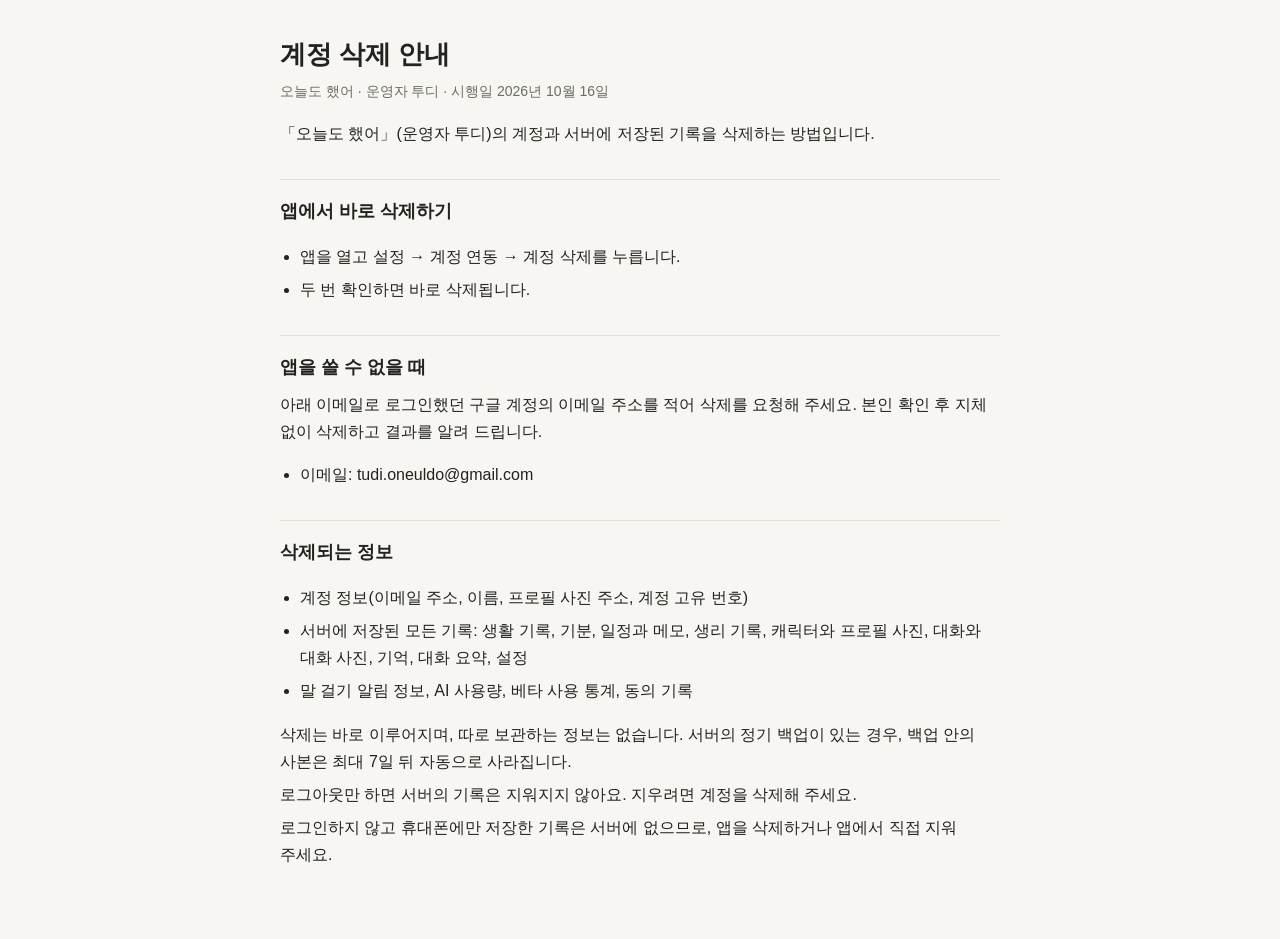
==== account-deletion.html @ af4c7647 "Publish app privacy policy and account deletion pages" ====
<!doctype html>
<html lang="ko">
<head>
<meta charset="utf-8">
<meta name="viewport" content="width=device-width, initial-scale=1">
<title>오늘도 했어 계정 삭제 안내</title>
<style>
:root { --bg: #f7f6f2; --text: #22231f; --muted: #6b6d66; --line: #e2e0d8; }
@media (prefers-color-scheme: dark) { :root { --bg: #181916; --text: #ecebe6; --muted: #a3a59d; --line: #33352f; } }
body { margin: 0; background: var(--bg); color: var(--text); font: 16px/1.7 -apple-system, "Pretendard", "Apple SD Gothic Neo", "Noto Sans KR", sans-serif; word-break: keep-all; }
main { max-width: 720px; margin: 0 auto; padding: 32px 16px 64px; }
h1 { font-size: 26px; margin: 0 0 4px; }
h2 { font-size: 18px; margin: 32px 0 8px; padding-top: 16px; border-top: 1px solid var(--line); }
.meta { color: var(--muted); font-size: 14px; margin: 0 0 16px; }
p, li { margin: 6px 0; }
ul { padding-left: 20px; }
</style>
</head>
<body>
<main>
<h1>계정 삭제 안내</h1>
<p class="meta">오늘도 했어 · 운영자 투디 · 시행일 2026년 10월 16일</p>
<p>「오늘도 했어」(운영자 투디)의 계정과 서버에 저장된 기록을 삭제하는 방법입니다.</p>
<section><h2>앱에서 바로 삭제하기</h2><ul><li>앱을 열고 설정 → 계정 연동 → 계정 삭제를 누릅니다.</li><li>두 번 확인하면 바로 삭제됩니다.</li></ul></section>
<section><h2>앱을 쓸 수 없을 때</h2><p>아래 이메일로 로그인했던 구글 계정의 이메일 주소를 적어 삭제를 요청해 주세요. 본인 확인 후 지체 없이 삭제하고 결과를 알려 드립니다.</p><ul><li>이메일: tudi.oneuldo@gmail.com</li></ul></section>
<section><h2>삭제되는 정보</h2><ul><li>계정 정보(이메일 주소, 이름, 프로필 사진 주소, 계정 고유 번호)</li><li>서버에 저장된 모든 기록: 생활 기록, 기분, 일정과 메모, 생리 기록, 캐릭터와 프로필 사진, 대화와 대화 사진, 기억, 대화 요약, 설정</li><li>말 걸기 알림 정보, AI 사용량, 베타 사용 통계, 동의 기록</li></ul><p>삭제는 바로 이루어지며, 따로 보관하는 정보는 없습니다. 서버의 정기 백업이 있는 경우, 백업 안의 사본은 최대 7일 뒤 자동으로 사라집니다.</p><p>로그아웃만 하면 서버의 기록은 지워지지 않아요. 지우려면 계정을 삭제해 주세요.</p><p>로그인하지 않고 휴대폰에만 저장한 기록은 서버에 없으므로, 앱을 삭제하거나 앱에서 직접 지워 주세요.</p></section>
</main>
</body>
</html>
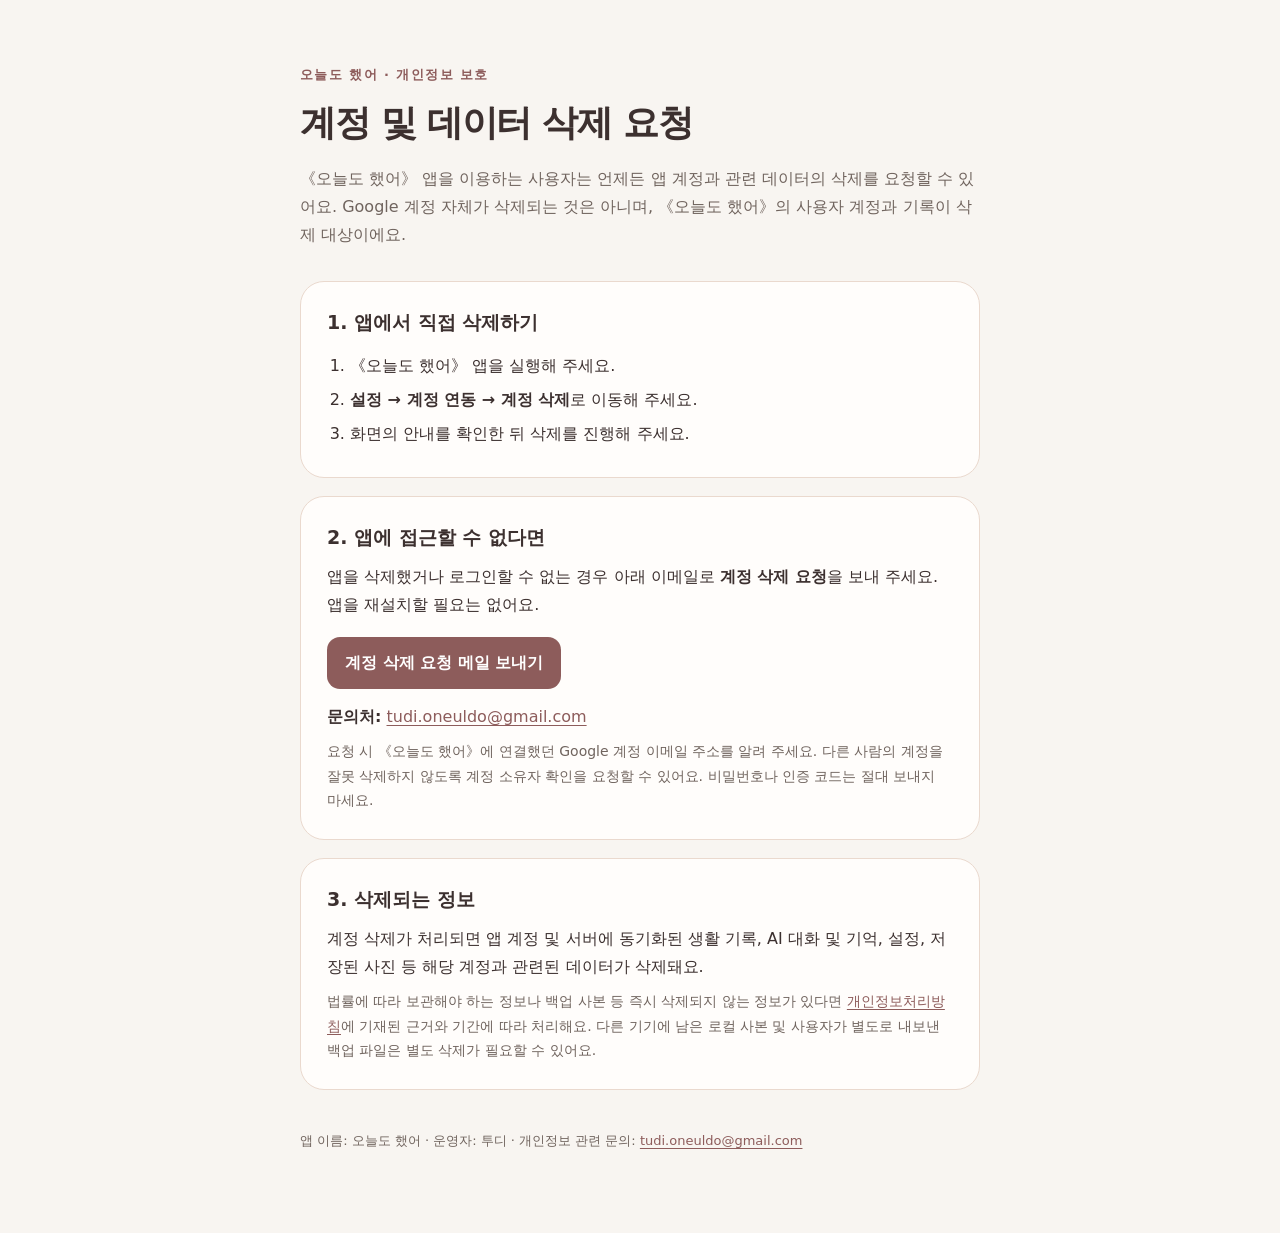
==== commit 12c2f8cd: "Update account and data deletion request page" ====
--- a/account-deletion.html
+++ b/account-deletion.html
@@ -1,29 +1,54 @@
-<!doctype html>
+<!DOCTYPE html>
 <html lang="ko">
 <head>
-<meta charset="utf-8">
-<meta name="viewport" content="width=device-width, initial-scale=1">
-<title>오늘도 했어 계정 삭제 안내</title>
-<style>
-:root { --bg: #f7f6f2; --text: #22231f; --muted: #6b6d66; --line: #e2e0d8; }
-@media (prefers-color-scheme: dark) { :root { --bg: #181916; --text: #ecebe6; --muted: #a3a59d; --line: #33352f; } }
-body { margin: 0; background: var(--bg); color: var(--text); font: 16px/1.7 -apple-system, "Pretendard", "Apple SD Gothic Neo", "Noto Sans KR", sans-serif; word-break: keep-all; }
-main { max-width: 720px; margin: 0 auto; padding: 32px 16px 64px; }
-h1 { font-size: 26px; margin: 0 0 4px; }
-h2 { font-size: 18px; margin: 32px 0 8px; padding-top: 16px; border-top: 1px solid var(--line); }
-.meta { color: var(--muted); font-size: 14px; margin: 0 0 16px; }
-p, li { margin: 6px 0; }
-ul { padding-left: 20px; }
-</style>
+  <meta charset="UTF-8">
+  <meta name="viewport" content="width=device-width, initial-scale=1">
+  <meta name="description" content="오늘도 했어 앱의 계정 및 관련 데이터 삭제 요청 안내 페이지입니다.">
+  <title>계정 및 데이터 삭제 요청 | 오늘도 했어</title>
+  <style>
+    :root{color-scheme:light;--bg:#f8f5f1;--surface:#fffdfb;--text:#3c302f;--muted:#70645e;--stroke:#ead9ce;--accent:#8d5c5b}
+    *{box-sizing:border-box}body{margin:0;background:var(--bg);color:var(--text);font-family:system-ui,-apple-system,"Apple SD Gothic Neo","Malgun Gothic",sans-serif;line-height:1.75}
+    main{max-width:720px;margin:0 auto;padding:64px 20px 80px}
+    .eyebrow{font-weight:700;font-size:13px;letter-spacing:.11em;color:var(--accent)}
+    h1{font-size:clamp(25px,5vw,36px);line-height:1.35;margin:12px 0 18px;letter-spacing:-.035em}
+    h2{font-size:19px;line-height:1.5;margin:0 0 12px}
+    p{margin:8px 0 0}.intro{color:var(--muted);font-size:16px;margin-bottom:32px}
+    section{background:var(--surface);padding:26px;border:1px solid var(--stroke);border-radius:24px;margin:18px 0}
+    ol{padding-left:23px;margin:12px 0 0}li{padding:3px 0}
+    .small{font-size:14px;color:var(--muted)}
+    a{color:var(--accent);text-underline-offset:3px}
+    .btn{display:inline-block;background:var(--accent);color:#fff;text-decoration:none;padding:12px 18px;border-radius:13px;font-weight:700;margin:18px 0 6px}
+    .btn:focus-visible,a:focus-visible{outline:3px solid #bb897b;outline-offset:4px}
+    .footer{font-size:13px;color:var(--muted);padding-top:22px}
+    @media(max-width:480px){main{padding-top:40px}section{padding:21px}}
+  </style>
 </head>
 <body>
 <main>
-<h1>계정 삭제 안내</h1>
-<p class="meta">오늘도 했어 · 운영자 투디 · 시행일 2026년 10월 16일</p>
-<p>「오늘도 했어」(운영자 투디)의 계정과 서버에 저장된 기록을 삭제하는 방법입니다.</p>
-<section><h2>앱에서 바로 삭제하기</h2><ul><li>앱을 열고 설정 → 계정 연동 → 계정 삭제를 누릅니다.</li><li>두 번 확인하면 바로 삭제됩니다.</li></ul></section>
-<section><h2>앱을 쓸 수 없을 때</h2><p>아래 이메일로 로그인했던 구글 계정의 이메일 주소를 적어 삭제를 요청해 주세요. 본인 확인 후 지체 없이 삭제하고 결과를 알려 드립니다.</p><ul><li>이메일: tudi.oneuldo@gmail.com</li></ul></section>
-<section><h2>삭제되는 정보</h2><ul><li>계정 정보(이메일 주소, 이름, 프로필 사진 주소, 계정 고유 번호)</li><li>서버에 저장된 모든 기록: 생활 기록, 기분, 일정과 메모, 생리 기록, 캐릭터와 프로필 사진, 대화와 대화 사진, 기억, 대화 요약, 설정</li><li>말 걸기 알림 정보, AI 사용량, 베타 사용 통계, 동의 기록</li></ul><p>삭제는 바로 이루어지며, 따로 보관하는 정보는 없습니다. 서버의 정기 백업이 있는 경우, 백업 안의 사본은 최대 7일 뒤 자동으로 사라집니다.</p><p>로그아웃만 하면 서버의 기록은 지워지지 않아요. 지우려면 계정을 삭제해 주세요.</p><p>로그인하지 않고 휴대폰에만 저장한 기록은 서버에 없으므로, 앱을 삭제하거나 앱에서 직접 지워 주세요.</p></section>
+  <div class="eyebrow">오늘도 했어 · 개인정보 보호</div>
+  <h1>계정 및 데이터 삭제 요청</h1>
+  <p class="intro">《오늘도 했어》 앱을 이용하는 사용자는 언제든 앱 계정과 관련 데이터의 삭제를 요청할 수 있어요. Google 계정 자체가 삭제되는 것은 아니며, 《오늘도 했어》의 사용자 계정과 기록이 삭제 대상이에요.</p>
+  <section>
+    <h2>1. 앱에서 직접 삭제하기</h2>
+    <ol>
+      <li>《오늘도 했어》 앱을 실행해 주세요.</li>
+      <li><strong>설정 → 계정 연동 → 계정 삭제</strong>로 이동해 주세요.</li>
+      <li>화면의 안내를 확인한 뒤 삭제를 진행해 주세요.</li>
+    </ol>
+  </section>
+  <section>
+    <h2>2. 앱에 접근할 수 없다면</h2>
+    <p>앱을 삭제했거나 로그인할 수 없는 경우 아래 이메일로 <strong>계정 삭제 요청</strong>을 보내 주세요. 앱을 재설치할 필요는 없어요.</p>
+    <a class="btn" href="mailto:tudi.oneuldo@gmail.com?subject=%5B%EC%98%A4%EB%8A%98%EB%8F%84%20%ED%96%88%EC%96%B4%5D%20%EA%B3%84%EC%A0%95%20%EC%82%AD%EC%A0%9C%20%EC%9A%94%EC%B2%AD">계정 삭제 요청 메일 보내기</a>
+    <p><strong>문의처:</strong> <a href="mailto:tudi.oneuldo@gmail.com">tudi.oneuldo@gmail.com</a></p>
+    <p class="small">요청 시 《오늘도 했어》에 연결했던 Google 계정 이메일 주소를 알려 주세요. 다른 사람의 계정을 잘못 삭제하지 않도록 계정 소유자 확인을 요청할 수 있어요. 비밀번호나 인증 코드는 절대 보내지 마세요.</p>
+  </section>
+  <section>
+    <h2>3. 삭제되는 정보</h2>
+    <p>계정 삭제가 처리되면 앱 계정 및 서버에 동기화된 생활 기록, AI 대화 및 기억, 설정, 저장된 사진 등 해당 계정과 관련된 데이터가 삭제돼요.</p>
+    <p class="small">법률에 따라 보관해야 하는 정보나 백업 사본 등 즉시 삭제되지 않는 정보가 있다면 <a href="./privacy.html">개인정보처리방침</a>에 기재된 근거와 기간에 따라 처리해요. 다른 기기에 남은 로컬 사본 및 사용자가 별도로 내보낸 백업 파일은 별도 삭제가 필요할 수 있어요.</p>
+  </section>
+  <p class="footer">앱 이름: 오늘도 했어 · 운영자: 투디 · 개인정보 관련 문의: <a href="mailto:tudi.oneuldo@gmail.com">tudi.oneuldo@gmail.com</a></p>
 </main>
 </body>
 </html>
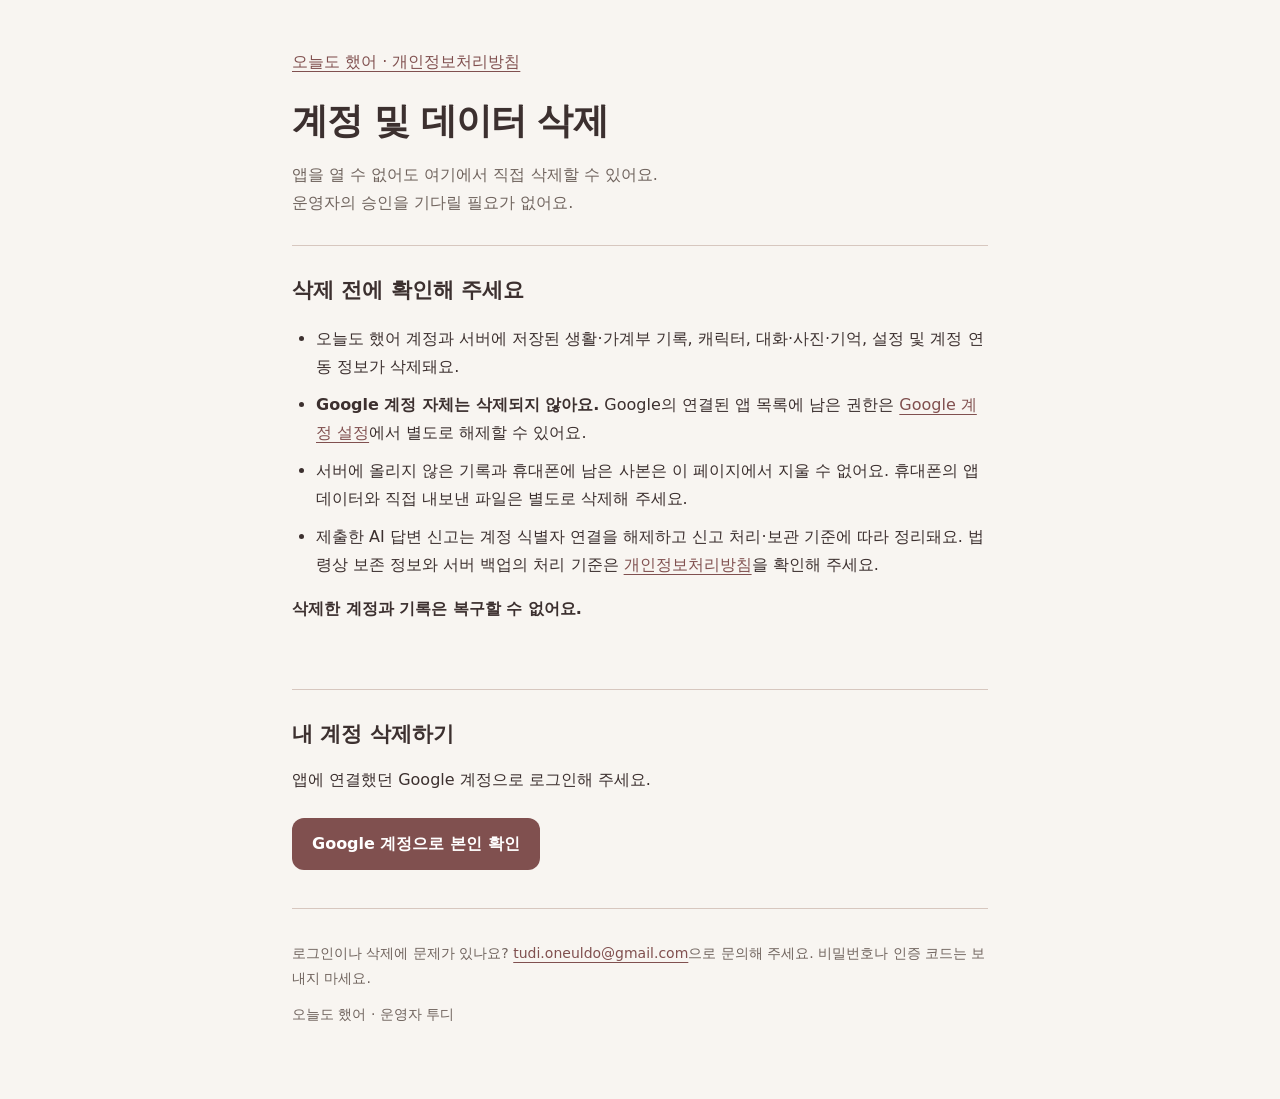
==== commit 32af249c: "Enable Google-authenticated self-service account deletion" ====
--- a/account-deletion.html
+++ b/account-deletion.html
@@ -1,54 +1,9 @@
-<!DOCTYPE html>
-<html lang="ko">
-<head>
-  <meta charset="UTF-8">
-  <meta name="viewport" content="width=device-width, initial-scale=1">
-  <meta name="description" content="오늘도 했어 앱의 계정 및 관련 데이터 삭제 요청 안내 페이지입니다.">
-  <title>계정 및 데이터 삭제 요청 | 오늘도 했어</title>
-  <style>
-    :root{color-scheme:light;--bg:#f8f5f1;--surface:#fffdfb;--text:#3c302f;--muted:#70645e;--stroke:#ead9ce;--accent:#8d5c5b}
-    *{box-sizing:border-box}body{margin:0;background:var(--bg);color:var(--text);font-family:system-ui,-apple-system,"Apple SD Gothic Neo","Malgun Gothic",sans-serif;line-height:1.75}
-    main{max-width:720px;margin:0 auto;padding:64px 20px 80px}
-    .eyebrow{font-weight:700;font-size:13px;letter-spacing:.11em;color:var(--accent)}
-    h1{font-size:clamp(25px,5vw,36px);line-height:1.35;margin:12px 0 18px;letter-spacing:-.035em}
-    h2{font-size:19px;line-height:1.5;margin:0 0 12px}
-    p{margin:8px 0 0}.intro{color:var(--muted);font-size:16px;margin-bottom:32px}
-    section{background:var(--surface);padding:26px;border:1px solid var(--stroke);border-radius:24px;margin:18px 0}
-    ol{padding-left:23px;margin:12px 0 0}li{padding:3px 0}
-    .small{font-size:14px;color:var(--muted)}
-    a{color:var(--accent);text-underline-offset:3px}
-    .btn{display:inline-block;background:var(--accent);color:#fff;text-decoration:none;padding:12px 18px;border-radius:13px;font-weight:700;margin:18px 0 6px}
-    .btn:focus-visible,a:focus-visible{outline:3px solid #bb897b;outline-offset:4px}
-    .footer{font-size:13px;color:var(--muted);padding-top:22px}
-    @media(max-width:480px){main{padding-top:40px}section{padding:21px}}
-  </style>
-</head>
-<body>
-<main>
-  <div class="eyebrow">오늘도 했어 · 개인정보 보호</div>
-  <h1>계정 및 데이터 삭제 요청</h1>
-  <p class="intro">《오늘도 했어》 앱을 이용하는 사용자는 언제든 앱 계정과 관련 데이터의 삭제를 요청할 수 있어요. Google 계정 자체가 삭제되는 것은 아니며, 《오늘도 했어》의 사용자 계정과 기록이 삭제 대상이에요.</p>
-  <section>
-    <h2>1. 앱에서 직접 삭제하기</h2>
-    <ol>
-      <li>《오늘도 했어》 앱을 실행해 주세요.</li>
-      <li><strong>설정 → 계정 연동 → 계정 삭제</strong>로 이동해 주세요.</li>
-      <li>화면의 안내를 확인한 뒤 삭제를 진행해 주세요.</li>
-    </ol>
-  </section>
-  <section>
-    <h2>2. 앱에 접근할 수 없다면</h2>
-    <p>앱을 삭제했거나 로그인할 수 없는 경우 아래 이메일로 <strong>계정 삭제 요청</strong>을 보내 주세요. 앱을 재설치할 필요는 없어요.</p>
-    <a class="btn" href="mailto:tudi.oneuldo@gmail.com?subject=%5B%EC%98%A4%EB%8A%98%EB%8F%84%20%ED%96%88%EC%96%B4%5D%20%EA%B3%84%EC%A0%95%20%EC%82%AD%EC%A0%9C%20%EC%9A%94%EC%B2%AD">계정 삭제 요청 메일 보내기</a>
-    <p><strong>문의처:</strong> <a href="mailto:tudi.oneuldo@gmail.com">tudi.oneuldo@gmail.com</a></p>
-    <p class="small">요청 시 《오늘도 했어》에 연결했던 Google 계정 이메일 주소를 알려 주세요. 다른 사람의 계정을 잘못 삭제하지 않도록 계정 소유자 확인을 요청할 수 있어요. 비밀번호나 인증 코드는 절대 보내지 마세요.</p>
-  </section>
-  <section>
-    <h2>3. 삭제되는 정보</h2>
-    <p>계정 삭제가 처리되면 앱 계정 및 서버에 동기화된 생활 기록, AI 대화 및 기억, 설정, 저장된 사진 등 해당 계정과 관련된 데이터가 삭제돼요.</p>
-    <p class="small">법률에 따라 보관해야 하는 정보나 백업 사본 등 즉시 삭제되지 않는 정보가 있다면 <a href="./privacy.html">개인정보처리방침</a>에 기재된 근거와 기간에 따라 처리해요. 다른 기기에 남은 로컬 사본 및 사용자가 별도로 내보낸 백업 파일은 별도 삭제가 필요할 수 있어요.</p>
-  </section>
-  <p class="footer">앱 이름: 오늘도 했어 · 운영자: 투디 · 개인정보 관련 문의: <a href="mailto:tudi.oneuldo@gmail.com">tudi.oneuldo@gmail.com</a></p>
-</main>
-</body>
-</html>
+<!doctype html>
+<html lang="ko"><head><meta charset="utf-8"><meta name="viewport" content="width=device-width,initial-scale=1"><meta name="referrer" content="no-referrer"><meta name="robots" content="noindex"><title>계정 및 데이터 삭제 | 오늘도 했어</title>
+<link rel="stylesheet" href="./account-deletion.css"><script defer src="./account-deletion.js"></script></head>
+<body><main><a href="./privacy.html">오늘도 했어 · 개인정보처리방침</a><h1>계정 및 데이터 삭제</h1><p class="intro">앱을 열 수 없어도 여기에서 직접 삭제할 수 있어요.<br>운영자의 승인을 기다릴 필요가 없어요.</p>
+<section aria-labelledby="scope"><h2 id="scope">삭제 전에 확인해 주세요</h2><ul><li>오늘도 했어 계정과 서버에 저장된 생활·가계부 기록, 캐릭터, 대화·사진·기억, 설정 및 계정 연동 정보가 삭제돼요.</li><li><strong>Google 계정 자체는 삭제되지 않아요.</strong> Google의 연결된 앱 목록에 남은 권한은 <a href="https://myaccount.google.com/connections" target="_blank" rel="noopener noreferrer">Google 계정 설정</a>에서 별도로 해제할 수 있어요.</li><li>서버에 올리지 않은 기록과 휴대폰에 남은 사본은 이 페이지에서 지울 수 없어요. 휴대폰의 앱 데이터와 직접 내보낸 파일은 별도로 삭제해 주세요.</li><li>제출한 AI 답변 신고는 계정 식별자 연결을 해제하고 신고 처리·보관 기준에 따라 정리돼요. 법령상 보존 정보와 서버 백업의 처리 기준은 <a href="./privacy.html">개인정보처리방침</a>을 확인해 주세요.</li></ul><p><strong>삭제한 계정과 기록은 복구할 수 없어요.</strong></p></section>
+<section aria-labelledby="action"><h2 id="action">내 계정 삭제하기</h2><p id="status" role="status" aria-live="polite">로그인 기능을 준비하고 있어요.</p><button id="login" type="button">Google 계정으로 본인 확인</button>
+<div id="account" hidden><p>삭제할 계정: <strong id="email"></strong></p><button id="logout" type="button" class="quiet">다른 계정으로 로그인</button><label class="check"><input id="consent" type="checkbox"> 위 삭제 범위를 확인했고, 이 계정과 서버 기록의 영구 삭제에 동의해요.</label><label for="phrase">확인을 위해 <strong>삭제</strong>를 입력해 주세요.</label><input id="phrase" type="text" autocomplete="off" spellcheck="false"><button id="remove" class="danger" type="button" disabled>계정과 서버 데이터 영구 삭제</button></div>
+<div id="complete" hidden><h3>삭제가 완료됐어요</h3><p>오늘도 했어 계정 연동과 서버 기록을 삭제했어요. 휴대폰에 남은 앱 데이터는 직접 정리해 주세요.</p></div><noscript><p>직접 삭제하려면 브라우저의 JavaScript를 켜 주세요. 이용이 어렵다면 아래 이메일로 문의해 주세요.</p></noscript></section>
+<footer><p>로그인이나 삭제에 문제가 있나요? <a href="mailto:tudi.oneuldo@gmail.com">tudi.oneuldo@gmail.com</a>으로 문의해 주세요. 비밀번호나 인증 코드는 보내지 마세요.</p><p>오늘도 했어 · 운영자 투디</p></footer></main></body></html>
--- a/account-deletion.css
+++ b/account-deletion.css
@@ -0,0 +1 @@
+ :root{color-scheme:light;--bg:#f8f5f1;--surface:#fffdfb;--text:#3c302f;--muted:#70645e;--stroke:#d7c7bf;--accent:#80504f}*{box-sizing:border-box}[hidden]{display:none!important}body{margin:0;background:var(--bg);color:var(--text);font-family:system-ui,-apple-system,"Malgun Gothic",sans-serif;line-height:1.75}main{max-width:740px;padding:48px 22px 60px;margin:auto}h1{font-size:clamp(26px,5vw,36px);line-height:1.3;letter-spacing:-.025em;margin:22px 0 16px}h2{font-size:21px;margin:0 0 14px}h3{font-size:20px}p{margin:12px 0}.intro{color:var(--muted)}section{padding:26px 0;border-top:1px solid var(--stroke);margin-top:28px}ul{padding-left:24px}li{margin:10px 0}a{color:var(--accent);text-underline-offset:4px}button{font:inherit;font-weight:600;cursor:pointer;min-height:48px;padding:12px 20px;border:0;border-radius:12px;background:var(--accent);color:white;margin:12px 0}button:hover:not(:disabled){background:#653d3d}button:disabled{opacity:.48;cursor:not-allowed}.quiet{background:transparent;color:var(--accent);border:1px solid var(--stroke)}.quiet:hover:not(:disabled){color:white}.danger{background:#962f36;display:block}label{display:block;margin:18px 0 10px}.check{display:flex;align-items:flex-start;gap:10px;cursor:pointer}input[type=checkbox]{width:22px;height:22px;flex:none;margin-top:4px;accent-color:var(--accent)}input[type=text]{display:block;width:100%;max-width:320px;font:inherit;padding:10px 12px;background:var(--surface);border:1px solid var(--stroke);border-radius:8px;color:var(--text);caret-color:var(--accent)}:focus-visible{outline:3px solid #80504f;outline-offset:4px}::selection{background:#e8d4cc;color:var(--text)}#email{overflow-wrap:anywhere}#status{min-height:28px}footer{border-top:1px solid var(--stroke);padding-top:20px;color:var(--muted);font-size:14px}@media(max-width:480px){main{padding-top:28px}button{width:100%}}
